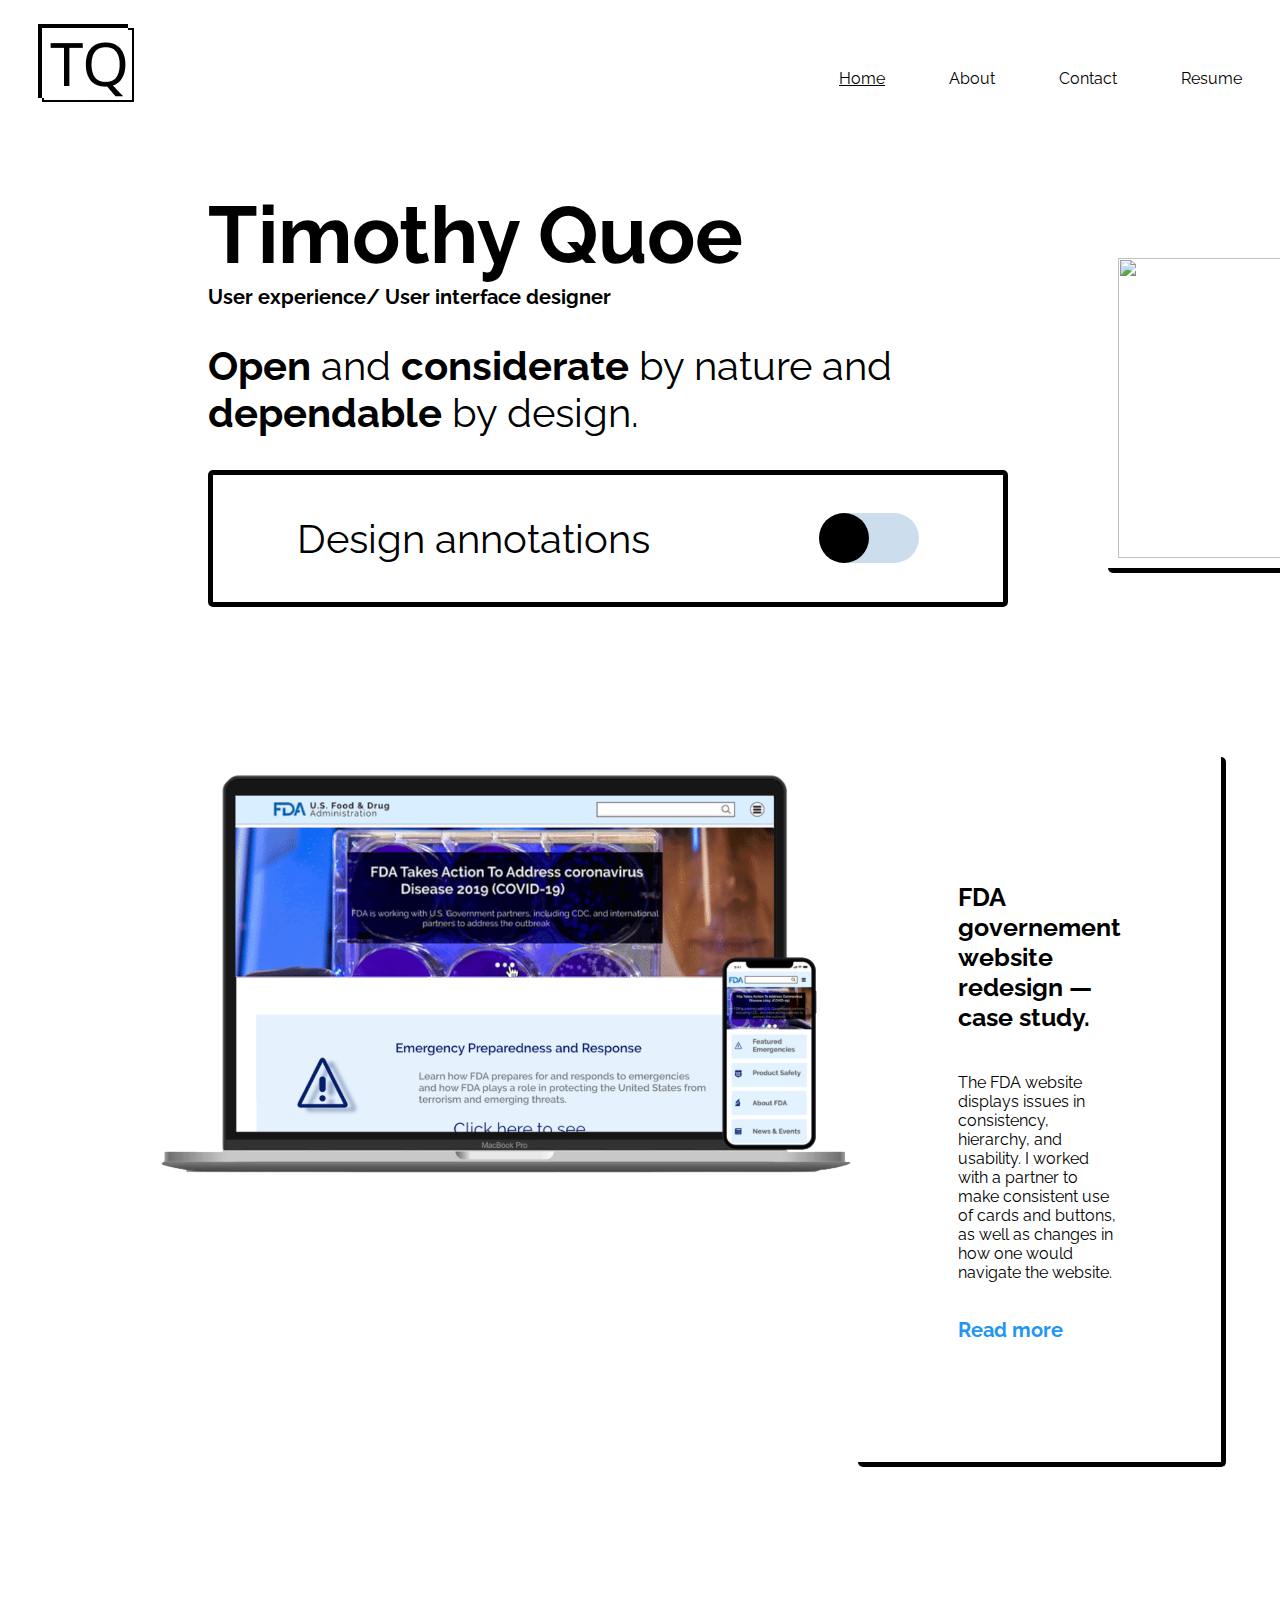
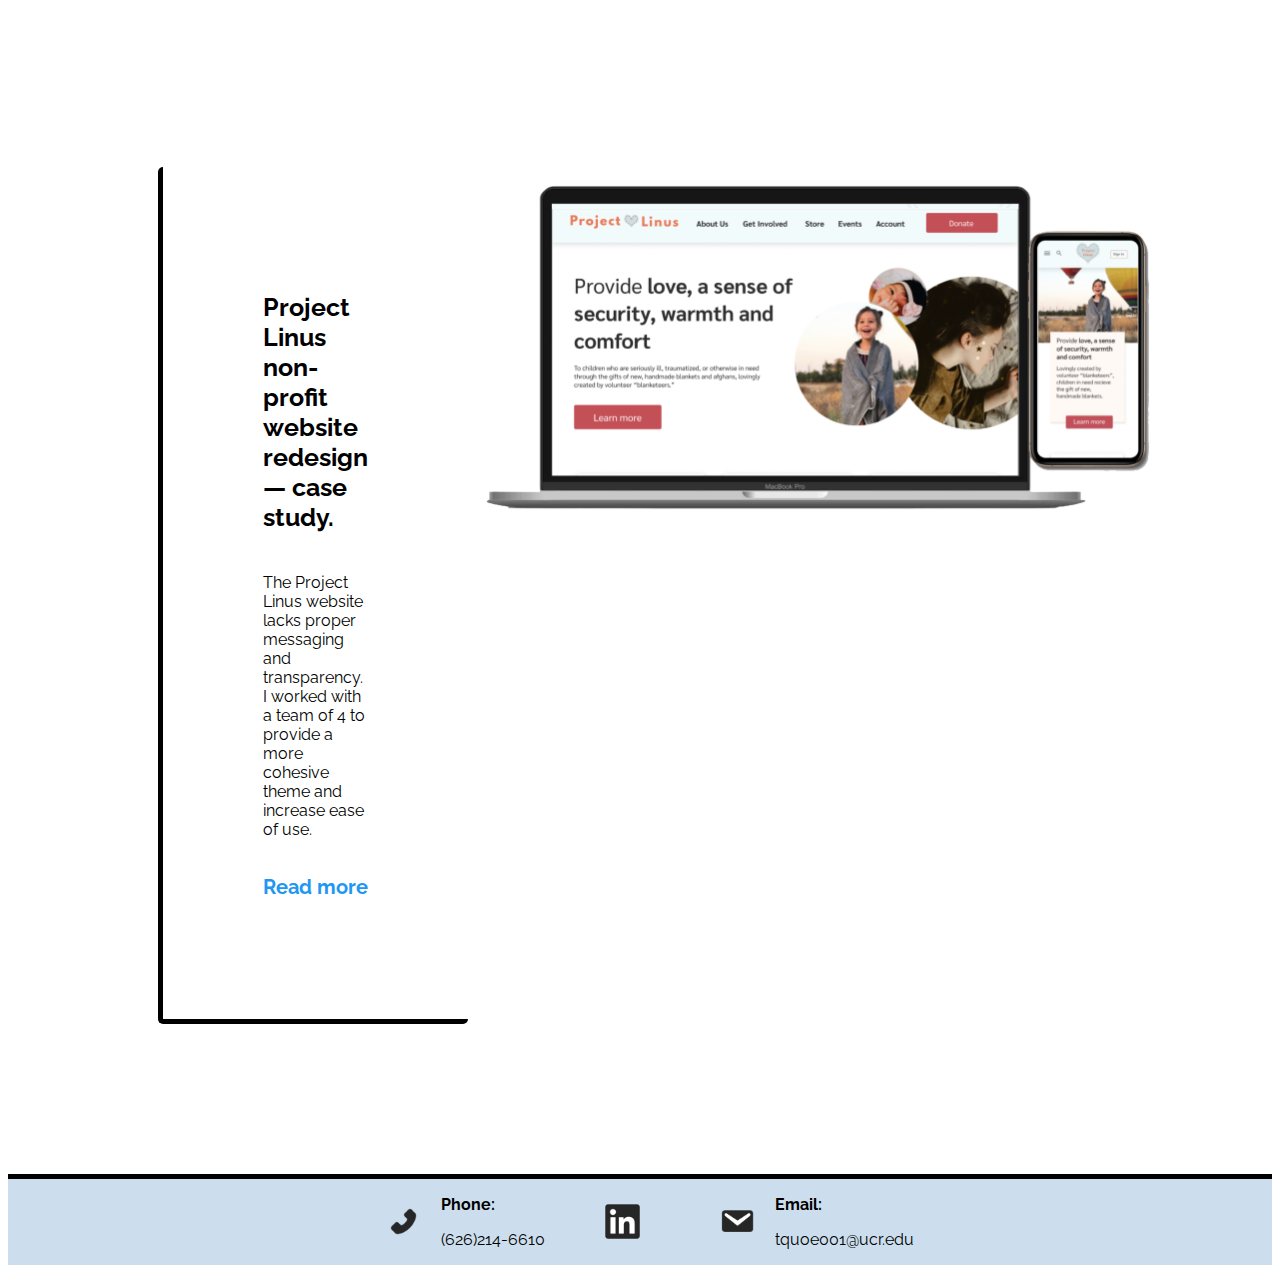
==== index.html @ 92996837 "Start" ====
<html>

<head>
    <title>Timothy Quoe's portfolio page</title>

    <link href="https://fonts.googleapis.com/css2?family=Raleway&display=swap" rel="stylesheet">

    <link href="https://fonts.googleapis.com/css2?family=Raleway:wght@700&display=swap" rel="stylesheet">



    <link rel="stylesheet" type="text/css" href="css/style.css">
</head>

<body>
    <!--Header-->
    <header>
        <nav>
            <img src="images/logo.png" id="logo" class="link">

            <ul>
                <li class="underline">Home</li>
                <li>About</li>
                <li>Contact</li>
                <li>Resume</li>
            </ul>
        </nav>
    </header>

    <!--Main-->
    <!--Section 1-->
    <section class="hero">


        <div>
            <div>
                <h1>Timothy Quoe</h1>
                <h3>User experience/ User interface designer</h3>
                <h2><span class="bold">Open</span> and <span class="bold">considerate</span> by nature and <span class="bold">dependable</span> by design.</h2>
            </div>
            <!--toggle-->

            <div class="toggle_box">
                <p class="annotation_text">Design annotations</p>
                <label class="switch round">
                    <input type="checkbox">
                    <span class="slider"></span>
                  </label>
            </div>
            <p class="mobile_only">**Only available during tablet and desktop view points.</p>
            <!--toggle-->
        </div>
        <div class="center">
            <img id=main_photo src="images/main_photo.png">
        </div>

    </section>
    <!--Section 2-->
    <section class="case_studies">
        <div class="container">

            <div>
                <img class="display_left link" src="images/FDA.png">
            </div>

            <div class="summary border_right">
                <p class="header">FDA governement website redesign — case study.
                </p>
                <p>
                    The FDA website displays issues in consistency, hierarchy, and usability. I worked with a partner to
                    make consistent use of cards and buttons, as well as changes in how one would navigate the website.
                </p>
                <p class="link">
                    Read more
                </p>
            </div>
        </div>
        <div class="container tab_top">

            <div class="summary border_left">
                <p class="header">Project Linus non-profit website redesign — case study.
                </p>
                <p>
                    The Project Linus website lacks proper messaging and transparency. I worked with a team of 4 to
                    provide
                    a more cohesive theme and increase ease of use.
                </p>
                <p class="link">
                    Read more
                </p>
            </div>
            <div>
                <img class="display_right link" src="images/project_linus.png">
            </div>
        </div>
    </section>
    <!--Footer-->
    <footer>

        <div class="container_footer">
            <div>
                <img class="icon" src="images/icons/phone.png">
            </div>
            <div>
                <p class="bold">Phone:</p>
                <p>(626)214-6610</p>
            </div>
        </div>

        <div>
            <img class="icon link linkedin" src="images/icons/linkedin.png">
        </div>

        <div class="container_footer">
            <div>
                <img class="icon" src="images/icons/email.png">
            </div>

            <div>
                <p class="bold">Email:</p>
                <p>tquoe001@ucr.edu</p>
            </div>
        </div>

    </footer>



</body>




</html>
---- css/style.css ----
/*body stuff*/
body {
  font-family: "Raleway", sans-serif;
  min-width: 300px;
}

ul {
  float: right;
}
li {
  display: inline-block;
  padding: 30px;
  padding-top: 45px;
}
.underline {
  text-decoration: underline;
}
#logo {
  padding-top: 10px;
  padding-left: 30px;
  padding-bottom: 10px;
  padding-right: 30px;
}

nav {
  display: inline;
}
/* hero section */
.hero {
  display: flex;
  width: 50%;
  margin-left: 200px;
}

h1 {
  font-size: 80px;
  font-weight: bold;
}

h3 {
  font-size: 20px;
  margin-top: -50px;
}

h2 {
  font-size: 40px;
  font-weight: normal;
  width: 800px;
}

.center {
  display: flex;
  align-items: center;
}

#main_photo {
  width: 300px;
  border-right: black solid 5px;
  border-bottom: black solid 5px;
  padding: 10px;
  margin-left: 100px;
  margin-top: 80px;
  border-radius: 5px;
}

.toggle_box {
  display: flex;
  justify-content: space-around;
  align-items: center;
  border: black solid 5px;
  border-radius: 5px;
}

.mobile_only {
  display: none;
  color: red;
}

.annotation_text {
  font-size: 40px;
}

/* toggle */
/* The switch - the box around the slider */
.switch {
  position: relative;
  display: inline-block;
  width: 100px;
  height: 50px;
}

/* Hide default HTML checkbox */
.switch input {
  opacity: 0;
  width: 0;
  height: 0;
}

/* The slider */
.slider {
  position: absolute;
  cursor: pointer;
  top: 0;
  left: 0;
  right: 0;
  bottom: 0;
  background-color: #ccdeed;
  -webkit-transition: 0.4s;
  transition: 0.4s;
  border-radius: 50px;
}

.slider:before {
  position: absolute;
  content: "";
  height: 50px;
  width: 50px;
  border-radius: 50px;

  background-color: black;
  -webkit-transition: 0.4s;
  transition: 0.4s;
}

input:checked + .slider {
  background-color: #2196f3;
}

input:focus + .slider {
  box-shadow: 0 0 5px #2196f3;
}

input:hover + .slider {
  box-shadow: 0 0 5px #2196f3;
}

input:checked + .slider:before {
  -webkit-transform: translateX(50px);
  -ms-transform: translateX(50px);
  transform: translateX(50px);
}

/* case study stuff */

.container {
  display: flex;

  padding: 150px;
}

.display_left {
  width: 700px;
}

.display_right {
  width: 700px;
}

.header {
  font-weight: bold;
  font-size: 25;
}

.link {
  color: #2196f3;
  font-weight: bold;
  font-size: 20px;
}

.link:hover {
  cursor: pointer;
  color: blue;
  box-shadow: 0 0 5px #2196f3;
}

li:hover {
  cursor: pointer;
  color: blue;
  box-shadow: 0 0 5px #2196f3;
}

.summary {
  display: flex;
  flex-direction: column;
}

.border_right {
  border-right: black solid 5px;
  border-bottom: black solid 5px;
  padding: 100px;
  border-radius: 5px;
}

.border_left {
  border-left: black solid 5px;
  border-bottom: black solid 5px;
  padding: 100px;
  border-radius: 5px;
}
/* footer stuff */

footer {
  background-color: #ccdeed;
  display: flex;
  justify-content: center;
  align-items: center;
  border-top: black solid 5px;
}

.icon {
  width: 75px;
}

.linkedin {
  padding-left: 40px;
  padding-right: 40px;
}

.container_footer {
  display: flex;
  align-items: center;
}

.bold {
  font-weight: bold;
}

@media only screen and (max-device-width: 1024px) {
  .hero {
    flex-direction: column;
    justify-content: center;
  }

  .container {
    flex-direction: column;
    justify-content: center;
  }
  .tab_top {
    flex-direction: column-reverse;
  }

}

@media only screen and (max-device-width: 320px) {
  #logo {
    display: none;
  }
  nav {
    display: flex;
    justify-content: center;
  }
  li {
    font-size: 40;
  }
  
  ul {
    float: none;


  }

  p {
    font-size: 20px;
  }

  .slider {
    background-color: rgb(82, 82, 82);
  }


  .slider:before {

    background-color: rgb(184, 184, 184);
  }
  input:checked + .slider {
    background-color: rgb(82, 82, 82);
  }
  input:focus + .slider {
    box-shadow: 0;
  }
  
  input:hover + .slider {
    box-shadow: 0;
  }
  .mobile_only {
    display: inline;
  }
  input:checked + .slider:before {
    -webkit-transform: translateX(0px);
    -ms-transform: translateX(0px);
    transform: translateX(0px);
  }
  footer {
    display: block;
    
  }

}
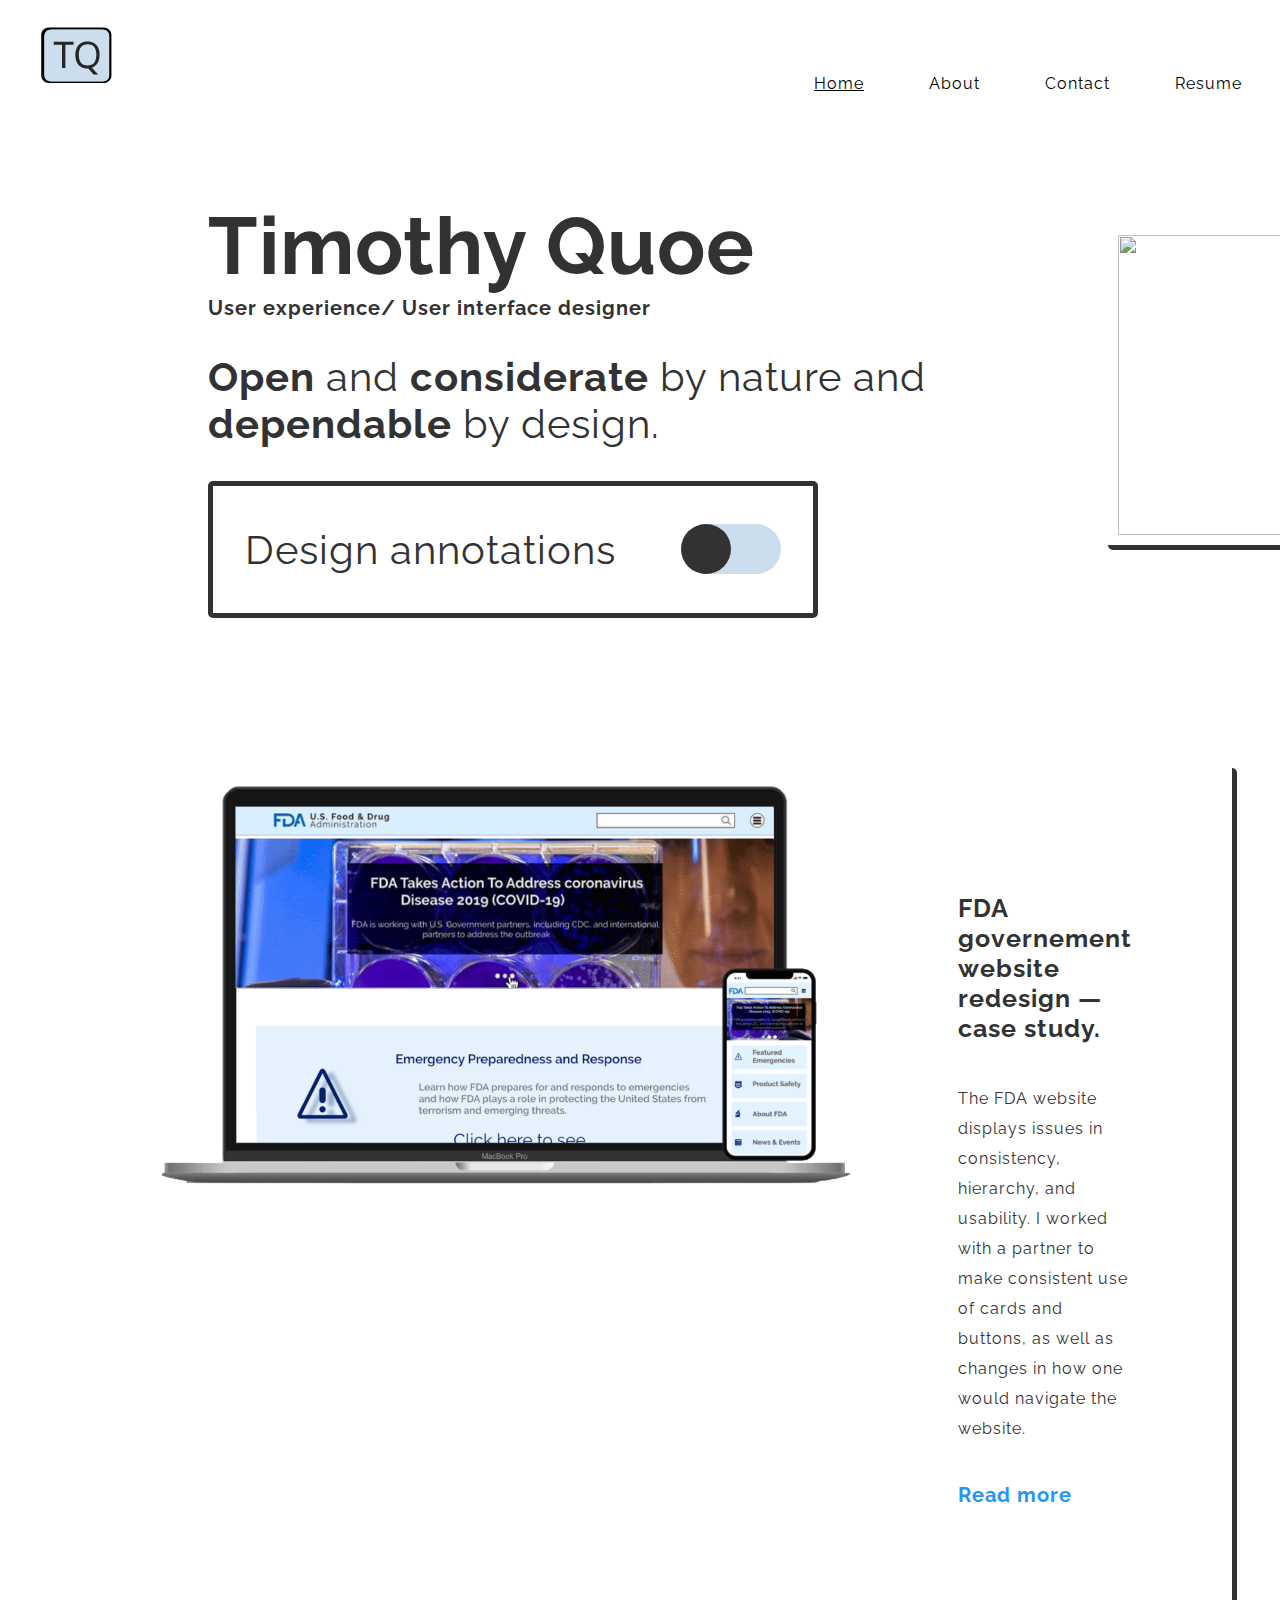
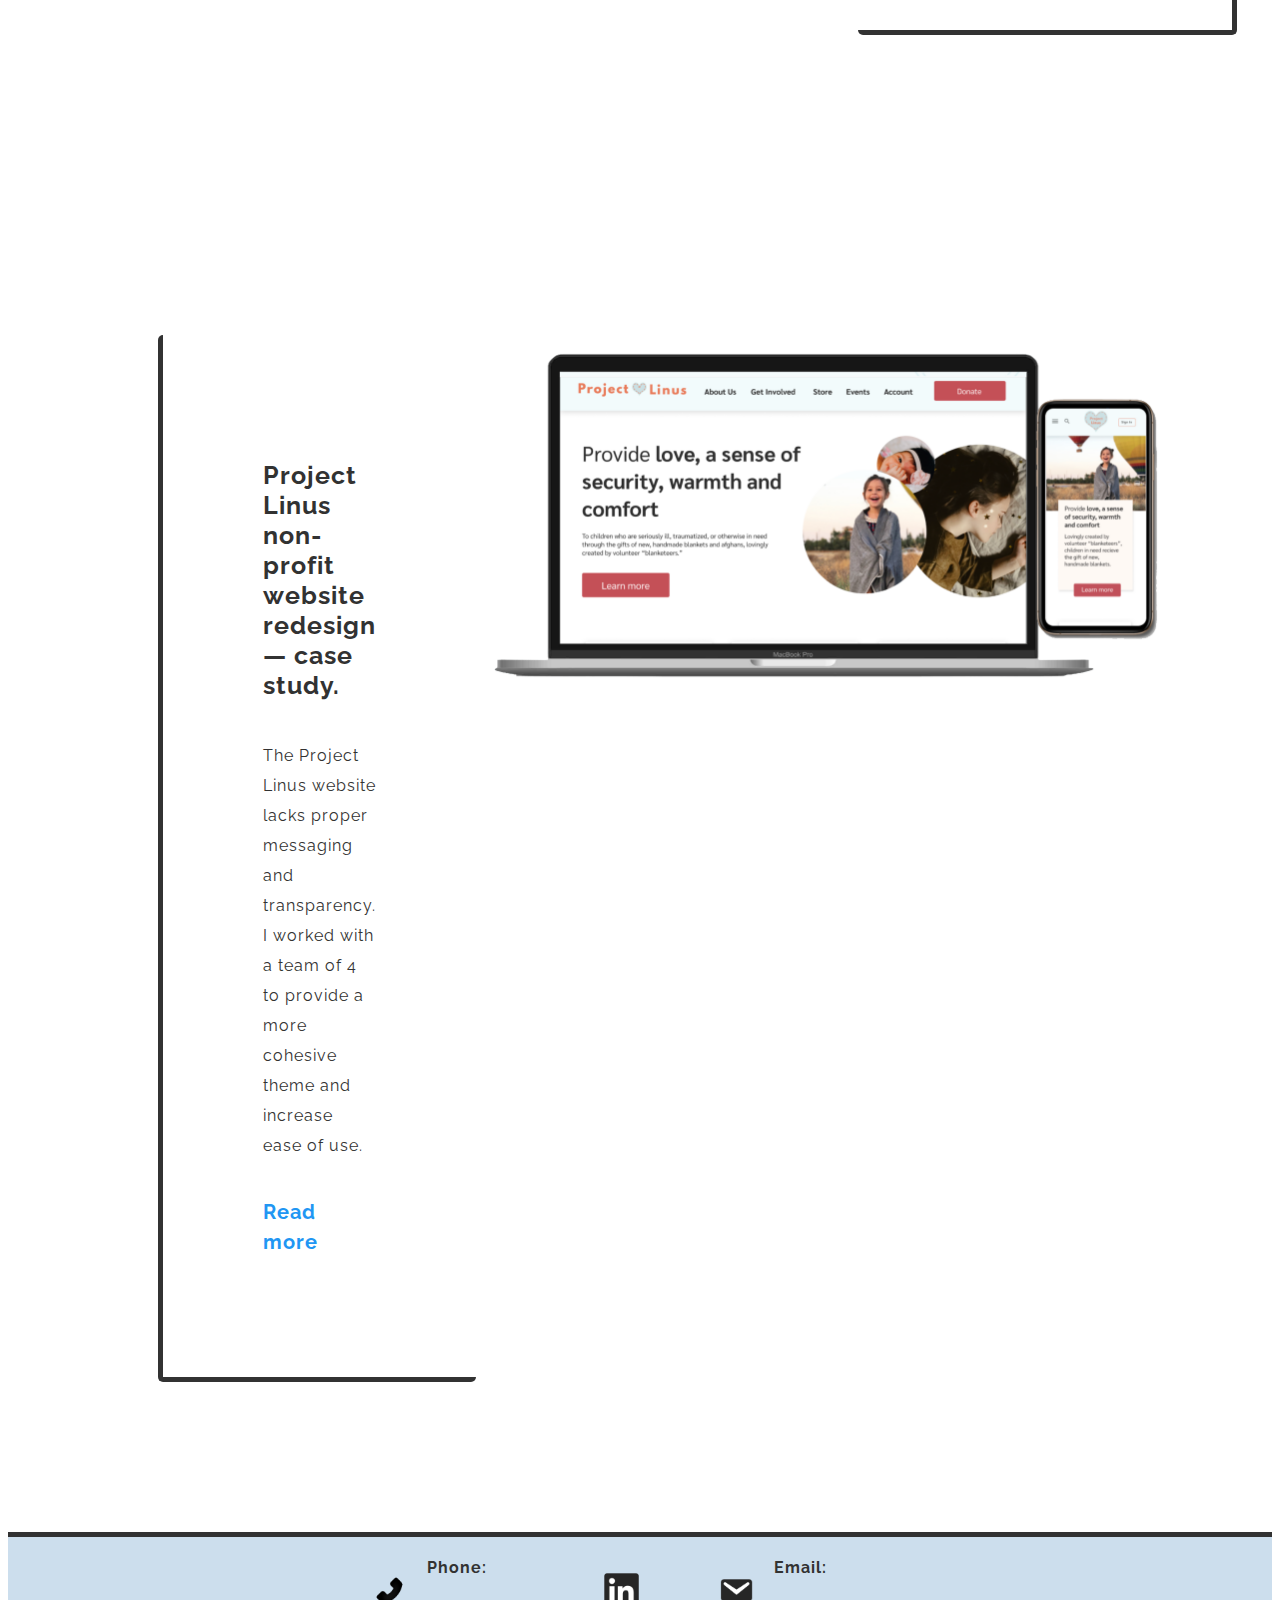
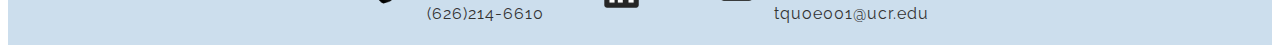
==== commit cd59abe0: "About and my skils page" ====
--- a/index.html
+++ b/index.html
@@ -16,11 +16,11 @@
     <!--Header-->
     <header>
         <nav>
-            <img src="images/logo.png" id="logo" class="link">
+            <img src="images/Logo.V2svg.svg" id="logo" class="link">
 
             <ul>
-                <li class="underline">Home</li>
-                <li>About</li>
+                <li class="underline"><a href="index.html">Home</a></li>
+                <li><a href="about.html">About</a></li>
                 <li>Contact</li>
                 <li>Resume</li>
             </ul>
@@ -47,12 +47,17 @@
                     <span class="slider"></span>
                   </label>
             </div>
-            <p class="mobile_only">**Only available during tablet and desktop view points.</p>
+            <div class="mobile_only">
+            <p>**Want to see what it does? Vist on a desktop or tablet to see!</p>
+            </div>
             <!--toggle-->
         </div>
+        
         <div class="center">
             <img id=main_photo src="images/main_photo.png">
         </div>
+
+        
 
     </section>
     <!--Section 2-->
--- a/css/style.css
+++ b/css/style.css
@@ -2,6 +2,23 @@
 body {
   font-family: "Raleway", sans-serif;
   min-width: 300px;
+  letter-spacing: 1px;
+  line-height: 30px;
+  color: rgb(50, 50, 50);
+}
+
+a {
+  text-decoration: none;
+  color: inherit;
+}
+
+a:hover {
+  text-decoration: none;
+  cursor: pointer;
+  cursor: pointer;
+  color: blue;
+  box-shadow: 0 0 5px #2196f3;
+  border-radius: 5px;
 }
 
 ul {
@@ -20,16 +37,28 @@
   padding-left: 30px;
   padding-bottom: 10px;
   padding-right: 30px;
+  width: 75px;
 }
 
 nav {
   display: inline;
+  color: black;
 }
 /* hero section */
 .hero {
   display: flex;
-  width: 50%;
+  width: 75%;
   margin-left: 200px;
+  line-height: normal;
+  flex-direction: row;
+}
+
+
+.title {
+  margin-right: 200px;
+  padding-left: 200px;
+  padding-right: 200px;
+  padding-bottom: 100px;
 }
 
 h1 {
@@ -48,15 +77,10 @@
   width: 800px;
 }
 
-.center {
-  display: flex;
-  align-items: center;
-}
-
 #main_photo {
   width: 300px;
-  border-right: black solid 5px;
-  border-bottom: black solid 5px;
+  border-right: rgb(50, 50, 50) solid 5px;
+  border-bottom: rgb(50, 50, 50) solid 5px;
   padding: 10px;
   margin-left: 100px;
   margin-top: 80px;
@@ -67,13 +91,15 @@
   display: flex;
   justify-content: space-around;
   align-items: center;
-  border: black solid 5px;
-  border-radius: 5px;
+  border: rgb(50, 50, 50) solid 5px;
+  border-radius: 5px;
+  width: 75%;
 }
 
 .mobile_only {
   display: none;
   color: red;
+  width: 75%;
 }
 
 .annotation_text {
@@ -117,7 +143,7 @@
   width: 50px;
   border-radius: 50px;
 
-  background-color: black;
+  background-color: rgb(50, 50, 50);
   -webkit-transition: 0.4s;
   transition: 0.4s;
 }
@@ -171,12 +197,7 @@
   cursor: pointer;
   color: blue;
   box-shadow: 0 0 5px #2196f3;
-}
-
-li:hover {
-  cursor: pointer;
-  color: blue;
-  box-shadow: 0 0 5px #2196f3;
+  border-radius: 5px;
 }
 
 .summary {
@@ -185,15 +206,15 @@
 }
 
 .border_right {
-  border-right: black solid 5px;
-  border-bottom: black solid 5px;
+  border-right: rgb(50, 50, 50) solid 5px;
+  border-bottom: rgb(50, 50, 50) solid 5px;
   padding: 100px;
   border-radius: 5px;
 }
 
 .border_left {
-  border-left: black solid 5px;
-  border-bottom: black solid 5px;
+  border-left: rgb(50, 50, 50) solid 5px;
+  border-bottom: rgb(50, 50, 50) solid 5px;
   padding: 100px;
   border-radius: 5px;
 }
@@ -204,7 +225,7 @@
   display: flex;
   justify-content: center;
   align-items: center;
-  border-top: black solid 5px;
+  border-top: rgb(50, 50, 50) solid 5px;
 }
 
 .icon {
@@ -224,8 +245,8 @@
 .bold {
   font-weight: bold;
 }
-
-@media only screen and (max-device-width: 1024px) {
+/*Makes this responsive*/
+@media only screen and (max-device-width: 1100px) {
   .hero {
     flex-direction: column;
     justify-content: center;
@@ -238,7 +259,11 @@
   .tab_top {
     flex-direction: column-reverse;
   }
-
+  .about {
+    flex-direction: column;
+    align-items: center;
+    
+  }
 }
 
 @media only screen and (max-device-width: 320px) {
@@ -249,14 +274,15 @@
     display: flex;
     justify-content: center;
   }
+  .hero {
+    margin: 0 auto;
+  }
   li {
     font-size: 40;
   }
-  
+
   ul {
     float: none;
-
-
   }
 
   p {
@@ -267,9 +293,7 @@
     background-color: rgb(82, 82, 82);
   }
 
-
   .slider:before {
-
     background-color: rgb(184, 184, 184);
   }
   input:checked + .slider {
@@ -278,7 +302,7 @@
   input:focus + .slider {
     box-shadow: 0;
   }
-  
+
   input:hover + .slider {
     box-shadow: 0;
   }
@@ -291,8 +315,12 @@
     transform: translateX(0px);
   }
   footer {
-    display: block;
+    width: 100%;
+    flex-direction: column;
     
   }
-
-}
+  .container_footer {
+    width: 100%;
+  }
+
+}
